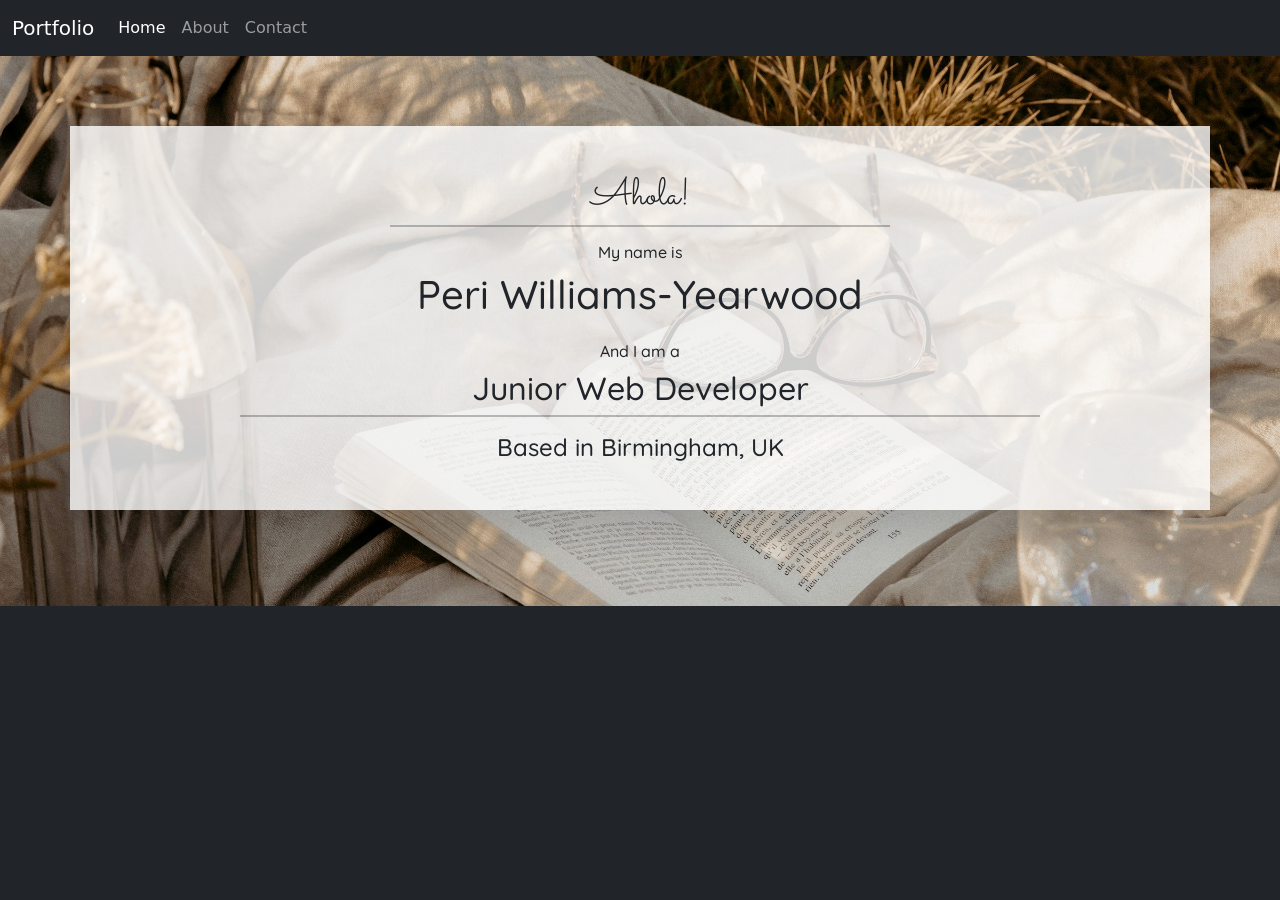
==== index.html @ 0a835f8c "Added more to the intro box Added more CSS to it too and made the lines responsive" ====
<!doctype html>
<html lang="en">
  <head>
    <meta charset="UTF-8" />
    <meta name="viewport" content="width=device-width, initial-scale=1.0" />
    <title>Home</title>
    <link rel="preconnect" href="https://fonts.googleapis.com" />
    <link rel="preconnect" href="https://fonts.gstatic.com" crossorigin />
    <link
      href="https://fonts.googleapis.com/css2?family=Cause:wght@100..900&family=Playfair+Display:ital,wght@0,400..900;1,400..900&family=Playwrite+DE+SAS:wght@100..400&family=Playwrite+GB+S:ital,wght@0,100..400;1,100..400&family=Poppins:ital,wght@0,100;0,200;0,300;0,400;0,500;0,600;0,700;0,800;0,900;1,100;1,200;1,300;1,400;1,500;1,600;1,700;1,800;1,900&family=Quicksand:wght@300..700&family=Raleway:ital,wght@0,200;1,200&family=Roboto:ital,wght@0,100;0,300;0,400;0,500;0,700;0,900;1,100;1,300;1,400;1,500;1,700;1,900&display=swap"
      rel="stylesheet"
    />
    <link rel="preconnect" href="https://fonts.googleapis.com" />
    <link rel="preconnect" href="https://fonts.gstatic.com" crossorigin />
    <link
      href="https://fonts.googleapis.com/css2?family=Allura&family=Calligraffitti&family=Dancing+Script:wght@400..700&family=Playpen+Sans:wght@100..800&family=Playwrite+CA:wght@100..400&family=Sacramento&display=swap"
      rel="stylesheet"
    />
    <link
      href="https://cdn.jsdelivr.net/npm/bootstrap@5.3.8/dist/css/bootstrap.min.css"
      rel="stylesheet"
      integrity="sha384-sRIl4kxILFvY47J16cr9ZwB07vP4J8+LH7qKQnuqkuIAvNWLzeN8tE5YBujZqJLB"
      crossorigin="anonymous"
    />
    <link rel="stylesheet" href="styles/index.css" />
  </head>
  <body>
    <nav class="navbar navbar-expand-lg navbar-dark bg-dark">
      <div class="container-fluid">
        <a class="navbar-brand" href="#">Portfolio</a>
        <button
          class="navbar-toggler"
          type="button"
          data-bs-toggle="collapse"
          data-bs-target="#navbarNav"
          aria-controls="navbarNav"
          aria-expanded="false"
          aria-label="Toggle navigation"
        >
          <span class="navbar-toggler-icon"></span>
        </button>
        <div class="collapse navbar-collapse" id="navbarNav">
          <ul class="navbar-nav">
            <li class="nav-item">
              <a class="nav-link active" aria-current="page" href="#">Home</a>
            </li>
            <li class="nav-item">
              <a class="nav-link" href="#">About</a>
            </li>
            <li class="nav-item">
              <a class="nav-link" href="#">Contact</a>
            </li>
          </ul>
        </div>
      </div>
    </nav>
    <div id="intro" class="container-fluid">
      <div id="intro-box" class="container pt-5 pb-3 shadow-lg">
        <h3 id="greeting">Ahola!</h3>
        <hr id="line-1" />
        <h6 class="pt-3">My name is</h6>
        <h1 class="text-center">Peri Williams-Yearwood</h1>
        <h6 class="pt-3">And I am a</h6>
        <h2>Junior Web Developer</h2>
        <hr id="line-2" />
        <h4 class="pt-3 pb-4">Based in Birmingham, UK</h4>
      </div>
    </div>
  </body>
</html>
---- styles/index.css ----
:root {
  --main-font-family: "Quicksand", sans-serif;
  --text-center: center;
}
body {
  background-color: #212529;
}

#intro {
  background: url("../images/intro-background.jpg");
  background-attachment: scroll;
  background-repeat: no-repeat;
  background-size: cover;
  font-family: var(--main-font-family);
  text-align: var(--text-center);
  height: 550px;
  padding-top: 70px;
}
#intro-box {
  background-color: rgba(255, 255, 255, 0.8);
  height: fit-content;
}
#greeting {
  font-family: "Sacramento", cursive;
  font-size: 38px;
  margin-bottom: 5px;
}
#line-1 {
  width: 500px;
  display: block;
  margin: 0px auto;
  border: 1.25px solid black;
}
#line-2 {
  width: 800px;
  display: block;
  margin: 0px auto;
  border: 1.25px solid black;
}
@media (max-width: 1000px) {
  #line-1 {
    max-width: 50%;
  }
  #line-2 {
    max-width: 85%;
  }
}
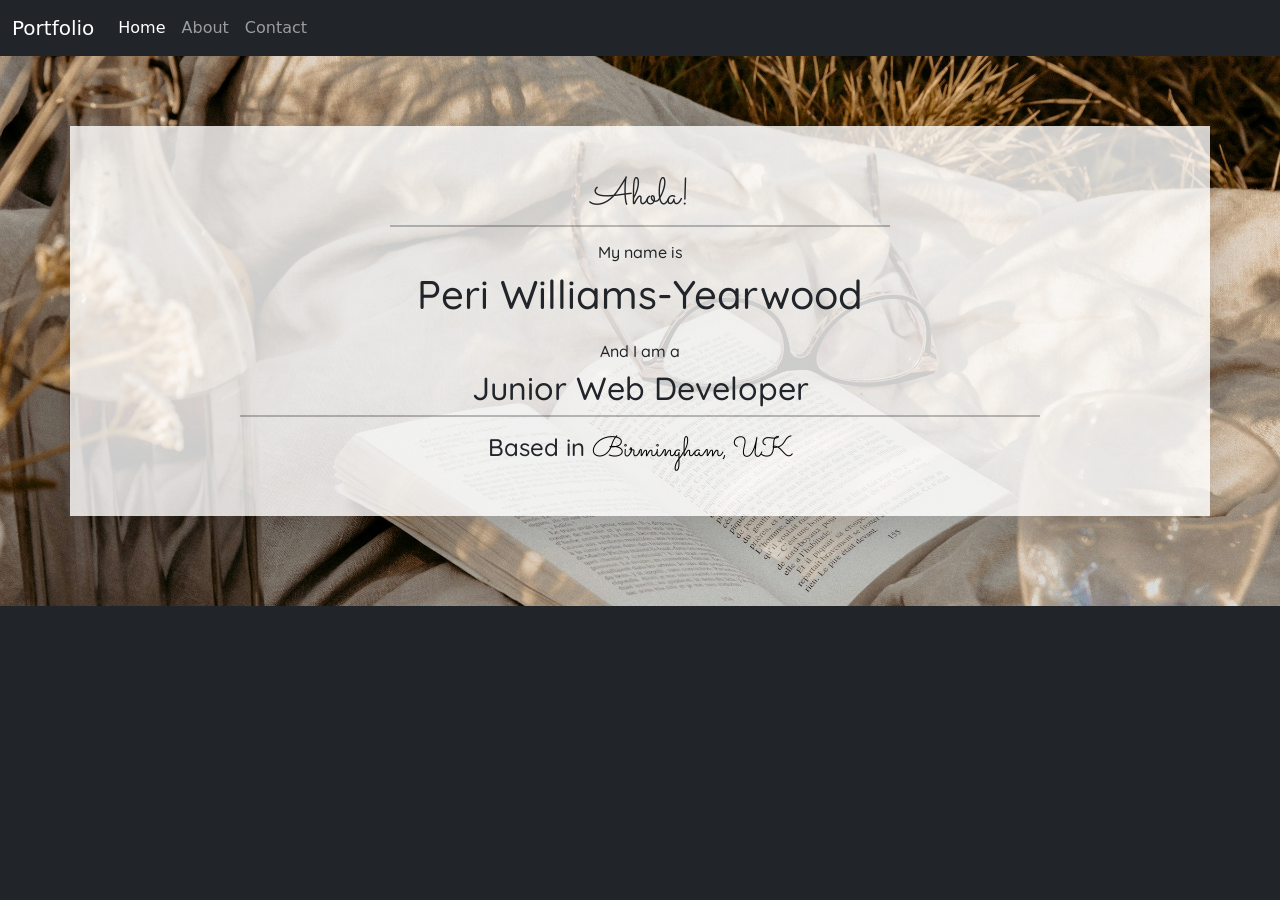
==== commit 7b67600a: "Added my location And added a link that will take people to my city on google (if they're not famili" ====
--- a/index.html
+++ b/index.html
@@ -61,9 +61,18 @@
         <h6 class="pt-3">My name is</h6>
         <h1 class="text-center">Peri Williams-Yearwood</h1>
         <h6 class="pt-3">And I am a</h6>
-        <h2>Junior Web Developer</h2>
+        <h2 id="occupation">Junior Web Developer</h2>
         <hr id="line-2" />
-        <h4 class="pt-3 pb-4">Based in Birmingham, UK</h4>
+        <h4 class="pt-3 pb-4">
+          Based in
+          <a
+            id="city"
+            href="https://www.google.com/search?gs_ssp=eJzj4tDP1TfINjYuMGD04krKLMrNzEvPSMwFAEfiBvI&q=birmingham&rlz=1C5MACD_enGB1045GB1048&oq=bir&gs_lcrp=EgZjaHJvbWUqCggBEC4YsQMYgAQyBggAEEUYOTIKCAEQLhixAxiABDIMCAIQIxgnGIAEGIoFMgwIAxAjGCcYgAQYigUyEwgEEC4YgwEYxwEYsQMY0QMYgAQyEAgFEAAYgwEYsQMYgAQYigUyDQgGEAAYgwEYsQMYgAQyBggHEEUYPdIBCDIyODRqMGo3qAIAsAIA&sourceid=chrome&ie=UTF-8"
+            target="_blank"
+            rel="noopener noreferrer"
+            >Birmingham, UK</a
+          >
+        </h4>
       </div>
     </div>
   </body>
--- a/styles/index.css
+++ b/styles/index.css
@@ -1,6 +1,7 @@
 :root {
   --main-font-family: "Quicksand", sans-serif;
   --text-center: center;
+  --secondary-font-family: "Sacramento", cursive;
 }
 body {
   background-color: #212529;
@@ -21,9 +22,18 @@
   height: fit-content;
 }
 #greeting {
-  font-family: "Sacramento", cursive;
+  font-family: var(--secondary-font-family);
   font-size: 38px;
   margin-bottom: 5px;
+}
+#city {
+  font-family: var(--secondary-font-family);
+  font-size: 28px;
+  text-decoration: none;
+  color: black;
+}
+#city:hover {
+  color: #9a733f;
 }
 #line-1 {
   width: 500px;
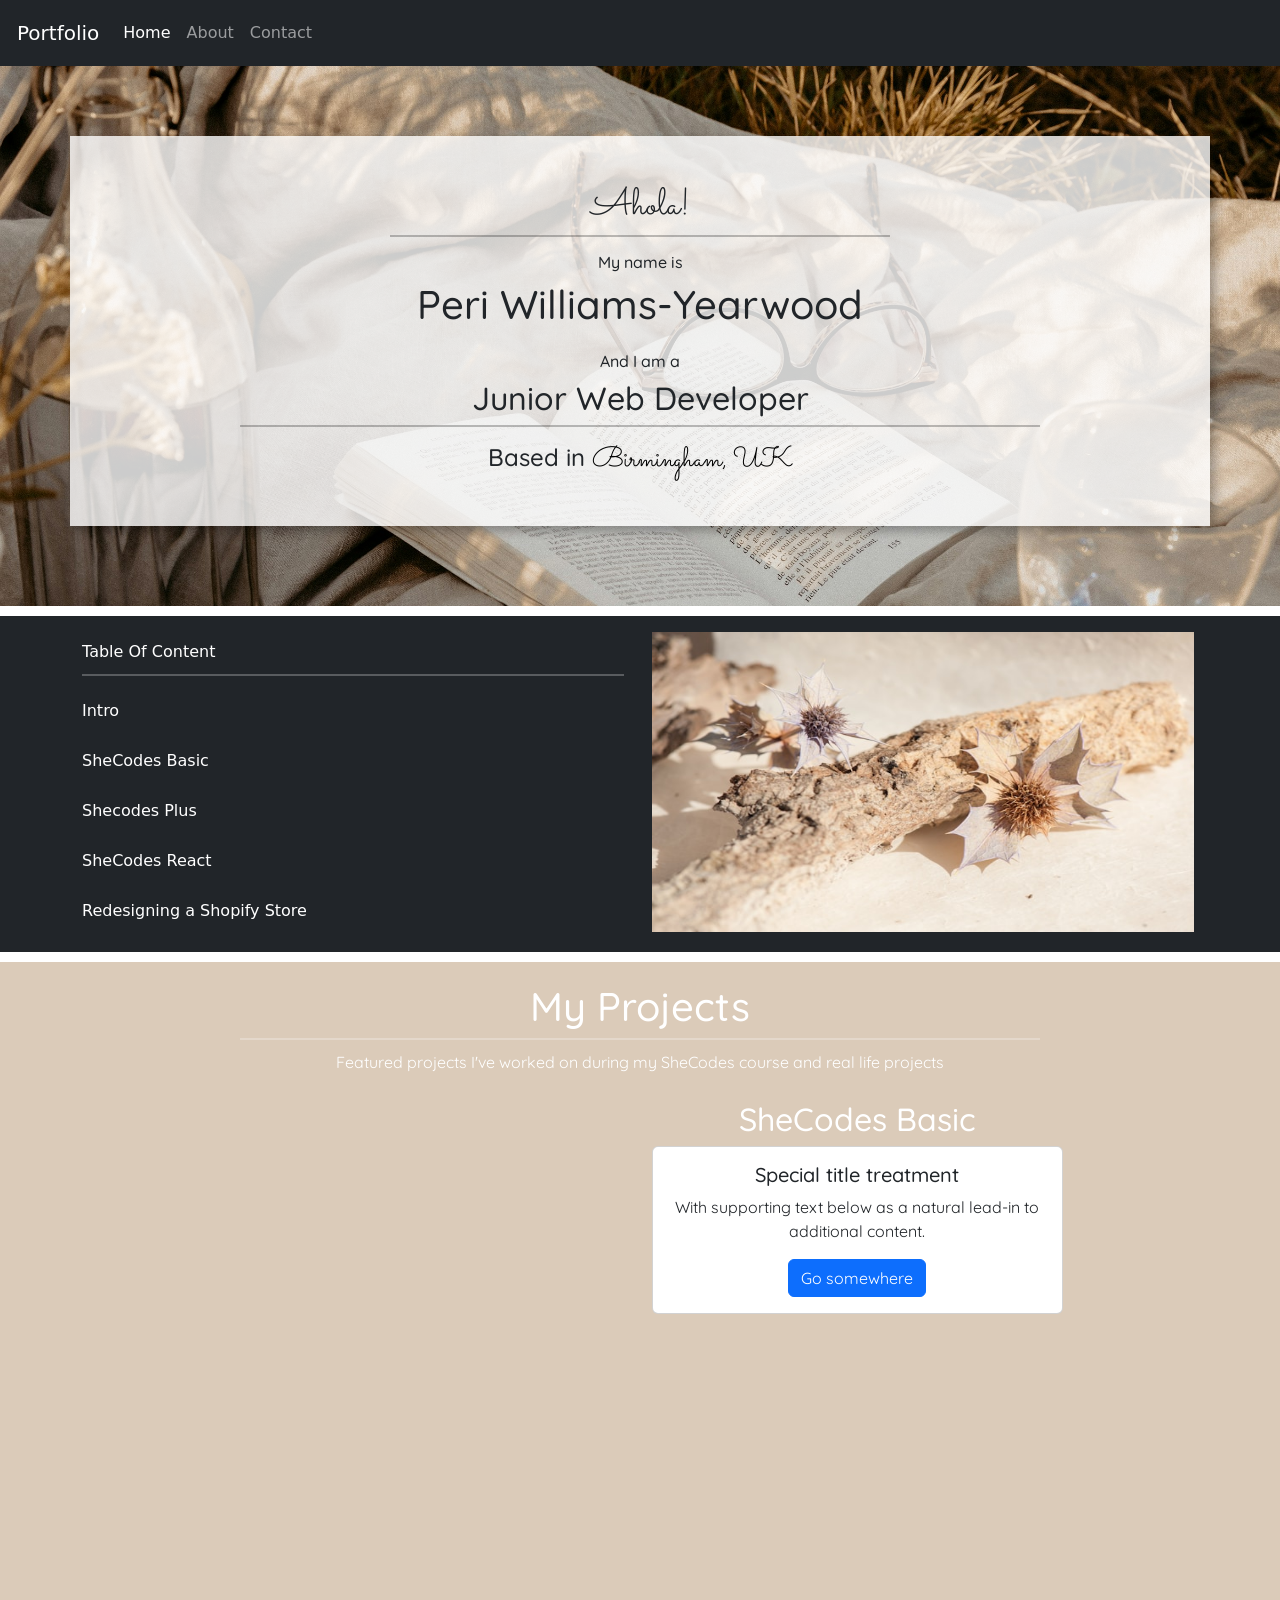
==== commit 94d42ff0: "Added table of content and project section" ====
--- a/index.html
+++ b/index.html
@@ -55,7 +55,7 @@
       </div>
     </nav>
     <div id="intro" class="container-fluid">
-      <div id="intro-box" class="container pt-5 pb-3 shadow-lg">
+      <div id="intro-box" class="container pt-5 pb-3">
         <h3 id="greeting">Ahola!</h3>
         <hr id="line-1" />
         <h6 class="pt-3">My name is</h6>
@@ -75,5 +75,68 @@
         </h4>
       </div>
     </div>
+    <div id="table-content" class="container">
+      <div class="row">
+        <ul id="content-list" class="pt-4 col">
+          Table Of Content
+          <hr id="line-3" />
+          <li>
+            <a href="#intro" class="text-decoration-none text-white">Intro</a>
+          </li>
+          <li>
+            <a href="#basic" class="text-decoration-none text-white"
+              >SheCodes Basic</a
+            >
+          </li>
+          <li>
+            <a href="#plus" class="text-decoration-none text-white"
+              >Shecodes Plus</a
+            >
+          </li>
+          <li>
+            <a href="#react" class="text-decoration-none text-white"
+              >SheCodes React</a
+            >
+          </li>
+          <li>
+            <a href="#redesign" class="text-decoration-none text-white"
+              >Redesigning a Shopify Store</a
+            >
+          </li>
+        </ul>
+        <img
+          src="./images/table-content-pic.jpg"
+          height="300"
+          id="flower-pic"
+          class="col m-3"
+        />
+      </div>
+    </div>
+    <div id="projects">
+      <h1 id="project-header">My Projects</h1>
+      <hr id="line-4" />
+      <p id="project-intro">
+        Featured projects I've worked on during my SheCodes course and real life
+        projects
+      </p>
+      <div>
+        <div class="row">
+          <div class="col-6"></div>
+          <div class="col-4">
+            <h2>SheCodes Basic</h2>
+            <div class="card">
+              <div class="card-body">
+                <h5 class="card-title">Special title treatment</h5>
+                <p class="card-text">
+                  With supporting text below as a natural lead-in to additional
+                  content.
+                </p>
+                <a href="#" class="btn btn-primary">Go somewhere</a>
+              </div>
+            </div>
+          </div>
+        </div>
+      </div>
+    </div>
   </body>
 </html>
--- a/styles/index.css
+++ b/styles/index.css
@@ -2,9 +2,13 @@
   --main-font-family: "Quicksand", sans-serif;
   --text-center: center;
   --secondary-font-family: "Sacramento", cursive;
+  --text-colour: white;
 }
 body {
   background-color: #212529;
+}
+.navbar {
+  padding: 0px 5px;
 }
 
 #intro {
@@ -16,9 +20,11 @@
   text-align: var(--text-center);
   height: 550px;
   padding-top: 70px;
+  border-bottom: 10px solid white;
 }
 #intro-box {
   background-color: rgba(255, 255, 255, 0.8);
+  box-shadow: 5px 5px 10px rgb(0, 0, 0, 0.3);
   height: fit-content;
 }
 #greeting {
@@ -55,3 +61,46 @@
     max-width: 85%;
   }
 }
+#table-content {
+  color: var(--text-colour);
+}
+#line-3 {
+  border: 1.25px solid white;
+  margin-top: 5px;
+  margin-bottom: 10px;
+}
+#list-1 {
+  text-decoration: none;
+  color: var(--text-colour);
+}
+#line-3 {
+  margin-top: 10px;
+}
+li {
+  list-style: none;
+  line-height: 50px;
+}
+#flower-pic {
+  padding: 0px;
+}
+#projects {
+  background-color: #dbcbb9;
+  color: var(--text-colour);
+  border-top: 10px solid white;
+  text-align: var(--text-center);
+  height: 1000px;
+  font-family: var(--main-font-family);
+}
+#project-header {
+  padding-top: 20px;
+  font-family: var(--main-font-family);
+}
+#line-4 {
+  border: 1.5px solid white;
+  width: 800px;
+  display: block;
+  margin: 0px auto;
+}
+#project-intro {
+  padding: 10px 0px;
+}
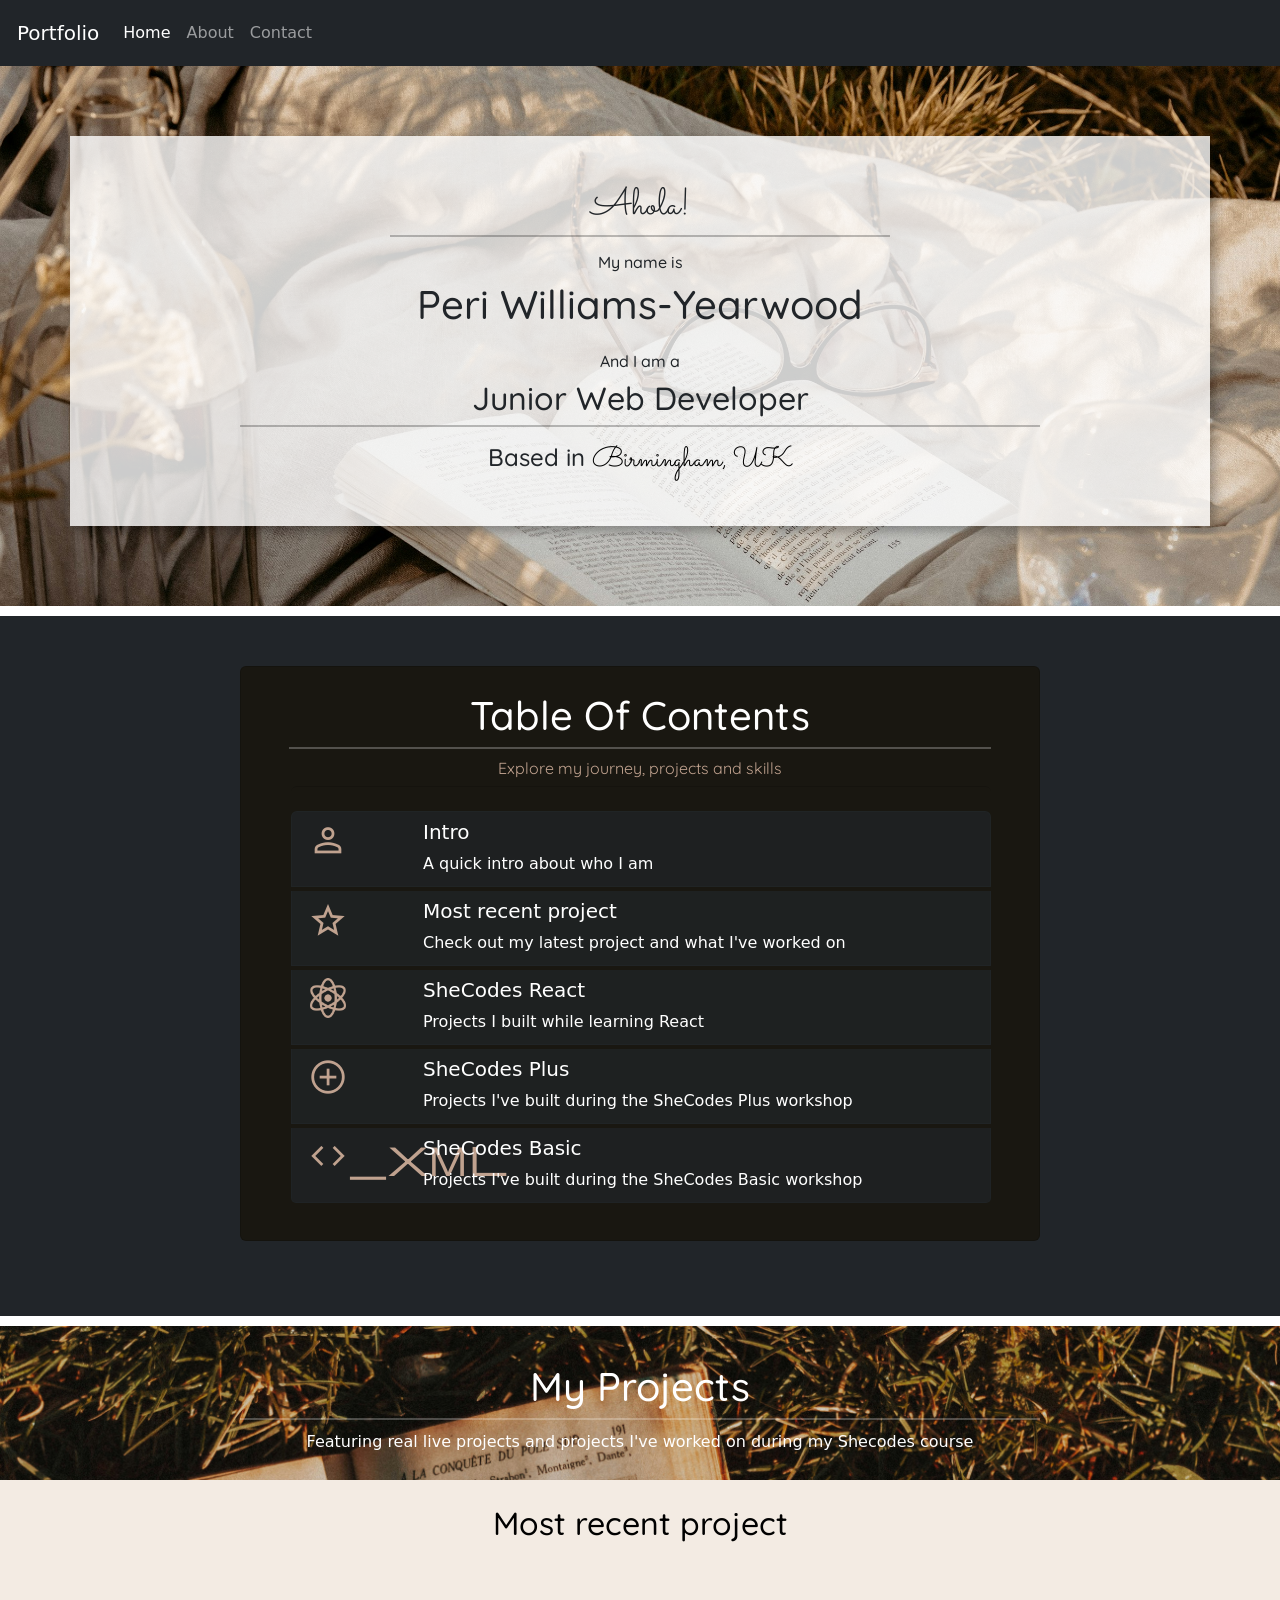
==== commit 8db8ccef: "Redesigned table of contents" ====
--- a/index.html
+++ b/index.html
@@ -4,6 +4,11 @@
     <meta charset="UTF-8" />
     <meta name="viewport" content="width=device-width, initial-scale=1.0" />
     <title>Home</title>
+    <link
+      rel="stylesheet"
+      href="https://fonts.googleapis.com/css2?family=Material+Symbols+Outlined"
+    />
+
     <link rel="preconnect" href="https://fonts.googleapis.com" />
     <link rel="preconnect" href="https://fonts.gstatic.com" crossorigin />
     <link
@@ -75,67 +80,114 @@
         </h4>
       </div>
     </div>
-    <div id="table-content" class="container">
-      <div class="row">
-        <ul id="content-list" class="pt-4 col">
-          Table Of Content
-          <hr id="line-3" />
-          <li>
-            <a href="#intro" class="text-decoration-none text-white">Intro</a>
-          </li>
-          <li>
-            <a href="#basic" class="text-decoration-none text-white"
-              >SheCodes Basic</a
-            >
-          </li>
-          <li>
-            <a href="#plus" class="text-decoration-none text-white"
-              >Shecodes Plus</a
-            >
-          </li>
-          <li>
-            <a href="#react" class="text-decoration-none text-white"
-              >SheCodes React</a
-            >
-          </li>
-          <li>
-            <a href="#redesign" class="text-decoration-none text-white"
-              >Redesigning a Shopify Store</a
-            >
-          </li>
-        </ul>
-        <img
-          src="./images/table-content-pic.jpg"
-          height="300"
-          id="flower-pic"
-          class="col m-3"
-        />
+    <div id="table-content">
+      <div id="content-box" class="card">
+        <h1 id="content-title" class="card-title text-white mt-4">
+          Table Of Contents
+        </h1>
+        <hr id="line-3" class="mx-5" />
+        <h4 id="sub-content">Explore my journey, projects and skills</h4>
+        <div id="content-list" class="pt-4 list-group">
+          <a
+            href="#intro"
+            class="content-section list-group-item text-decoration-none text-white mb-1"
+          >
+            <div class="row">
+              <div class="col-2">
+                <span class="material-symbols-outlined"> person </span>
+              </div>
+              <div class="col">
+                <h5>Intro</h5>
+                <p class="content-info">A quick intro about who I am</p>
+              </div>
+            </div>
+          </a>
+          <a
+            href="#recent"
+            class="content-section list-group-item text-decoration-none text-white mb-1"
+          >
+            <div class="row">
+              <div class="col-2">
+                <span class="material-symbols-outlined"> star </span>
+              </div>
+              <div class="col">
+                <h5>Most recent project</h5>
+                <p class="content-info">
+                  Check out my latest project and what I've worked on
+                </p>
+              </div>
+            </div>
+          </a>
+          <a
+            href="#react"
+            class="content-section list-group-item text-decoration-none text-white mb-1"
+          >
+            <div class="row">
+              <div class="col-2">
+                <img
+                  src="/images/atom.png"
+                  alt="React.js symbol"
+                  width="40px"
+                />
+              </div>
+              <div class="col">
+                <h5>SheCodes React</h5>
+                <p class="content-info">
+                  Projects I built while learning React
+                </p>
+              </div>
+            </div>
+          </a>
+          <a
+            href="#plus"
+            class="content-section list-group-item text-decoration-none text-white mb-1"
+          >
+            <div class="row">
+              <div class="col-2">
+                <span class="material-symbols-outlined"> add_circle </span>
+              </div>
+              <div class="col">
+                <h5>SheCodes Plus</h5>
+                <p class="content-info">
+                  Projects I've built during the SheCodes Plus workshop
+                </p>
+              </div>
+            </div>
+          </a>
+          <a
+            href="#basic"
+            class="content-section list-group-item text-decoration-none text-white"
+          >
+            <div class="row">
+              <div class="col-2">
+                <span class="material-symbols-outlined"> code_xml </span>
+              </div>
+              <div class="col">
+                <h5>SheCodes Basic</h5>
+                <p class="content-info">
+                  Projects I've built during the SheCodes Basic workshop
+                </p>
+              </div>
+            </div>
+          </a>
+        </div>
       </div>
     </div>
     <div id="projects">
-      <h1 id="project-header">My Projects</h1>
-      <hr id="line-4" />
-      <p id="project-intro">
-        Featured projects I've worked on during my SheCodes course and real life
-        projects
-      </p>
+      <div id="project-header" class="p-3">
+        <section id="intro-section">
+          <h1 id="title">My Projects</h1>
+          <hr id="line-4" />
+          <p id="project-intro">
+            Featuring real live projects and projects I've worked on during my
+            Shecodes course
+          </p>
+        </section>
+      </div>
       <div>
-        <div class="row">
-          <div class="col-6"></div>
-          <div class="col-4">
-            <h2>SheCodes Basic</h2>
-            <div class="card">
-              <div class="card-body">
-                <h5 class="card-title">Special title treatment</h5>
-                <p class="card-text">
-                  With supporting text below as a natural lead-in to additional
-                  content.
-                </p>
-                <a href="#" class="btn btn-primary">Go somewhere</a>
-              </div>
-            </div>
-          </div>
-        </div>
+        <section id="recent-section">
+          <h2 id="recent" class="mt-4">Most recent project</h2>
+        </section>
       </div>
     </div>
   </body>
--- a/styles/index.css
+++ b/styles/index.css
@@ -3,6 +3,7 @@
   --text-center: center;
   --secondary-font-family: "Sacramento", cursive;
   --text-colour: white;
+  --hover-colour: #9a733f;
 }
 body {
   background-color: #212529;
@@ -39,7 +40,7 @@
   color: black;
 }
 #city:hover {
-  color: #9a733f;
+  color: var(--hover-colour);
 }
 #line-1 {
   width: 500px;
@@ -63,6 +64,55 @@
 }
 #table-content {
   color: var(--text-colour);
+  background-image: url(../images/beige-background.jpg);
+  background-attachment: scroll;
+  background-repeat: no-repeat;
+  background-size: cover;
+  height: 700px;
+  padding-top: 50px;
+}
+#content-box {
+  width: 800px;
+  display: block;
+  margin: 0px auto;
+  background-color: rgba(25, 23, 15, 0.9);
+}
+#content-title {
+  font-family: var(--main-font-family);
+  text-align: var(--text-center);
+  margin-top: 20px;
+}
+#sub-content {
+  text-align: var(--text-center);
+  font-size: 16px;
+  font-family: var(--main-font-family);
+  font-weight: 400;
+  color: #c0a28f;
+}
+#content-list {
+  margin-left: 50px;
+  margin-bottom: 30px;
+  width: 700px;
+}
+.content-section {
+  background-color: rgba(33, 37, 41, 0.7);
+  border: 1px solid rgba(33, 37, 41, 0.7);
+  margin-bottom: 7px;
+}
+.content-section:hover {
+  background-color: rgb(54, 53, 50);
+  border: 1px solid rgb(54, 53, 50);
+  transform: scale(1.05);
+  transition: 120ms all ease-in-out;
+}
+.material-symbols-outlined {
+  color: #c0a28f;
+  font-size: 40px;
+  display: block;
+  margin: 0px auto;
+}
+.content-info {
+  margin-bottom: 2px;
 }
 #line-3 {
   border: 1.25px solid white;
@@ -73,25 +123,25 @@
   text-decoration: none;
   color: var(--text-colour);
 }
-#line-3 {
-  margin-top: 10px;
-}
 li {
   list-style: none;
   line-height: 50px;
 }
+
 #flower-pic {
   padding: 0px;
 }
-#projects {
-  background-color: #dbcbb9;
+#project-header {
+  background-image: url(../images/project-background.jpg);
+  background-attachment: scroll;
+  background-repeat: no-repeat;
+  background-size: cover;
   color: var(--text-colour);
   border-top: 10px solid white;
   text-align: var(--text-center);
-  height: 1000px;
-  font-family: var(--main-font-family);
 }
-#project-header {
+
+#title {
   padding-top: 20px;
   font-family: var(--main-font-family);
 }
@@ -103,4 +153,14 @@
 }
 #project-intro {
   padding: 10px 0px;
+  margin-bottom: 0px;
 }
+#projects {
+  background-color: #f3ebe3;
+  color: black;
+  text-align: var(--text-center);
+  height: 1000px;
+}
+#recent {
+  font-family: var(--main-font-family);
+}
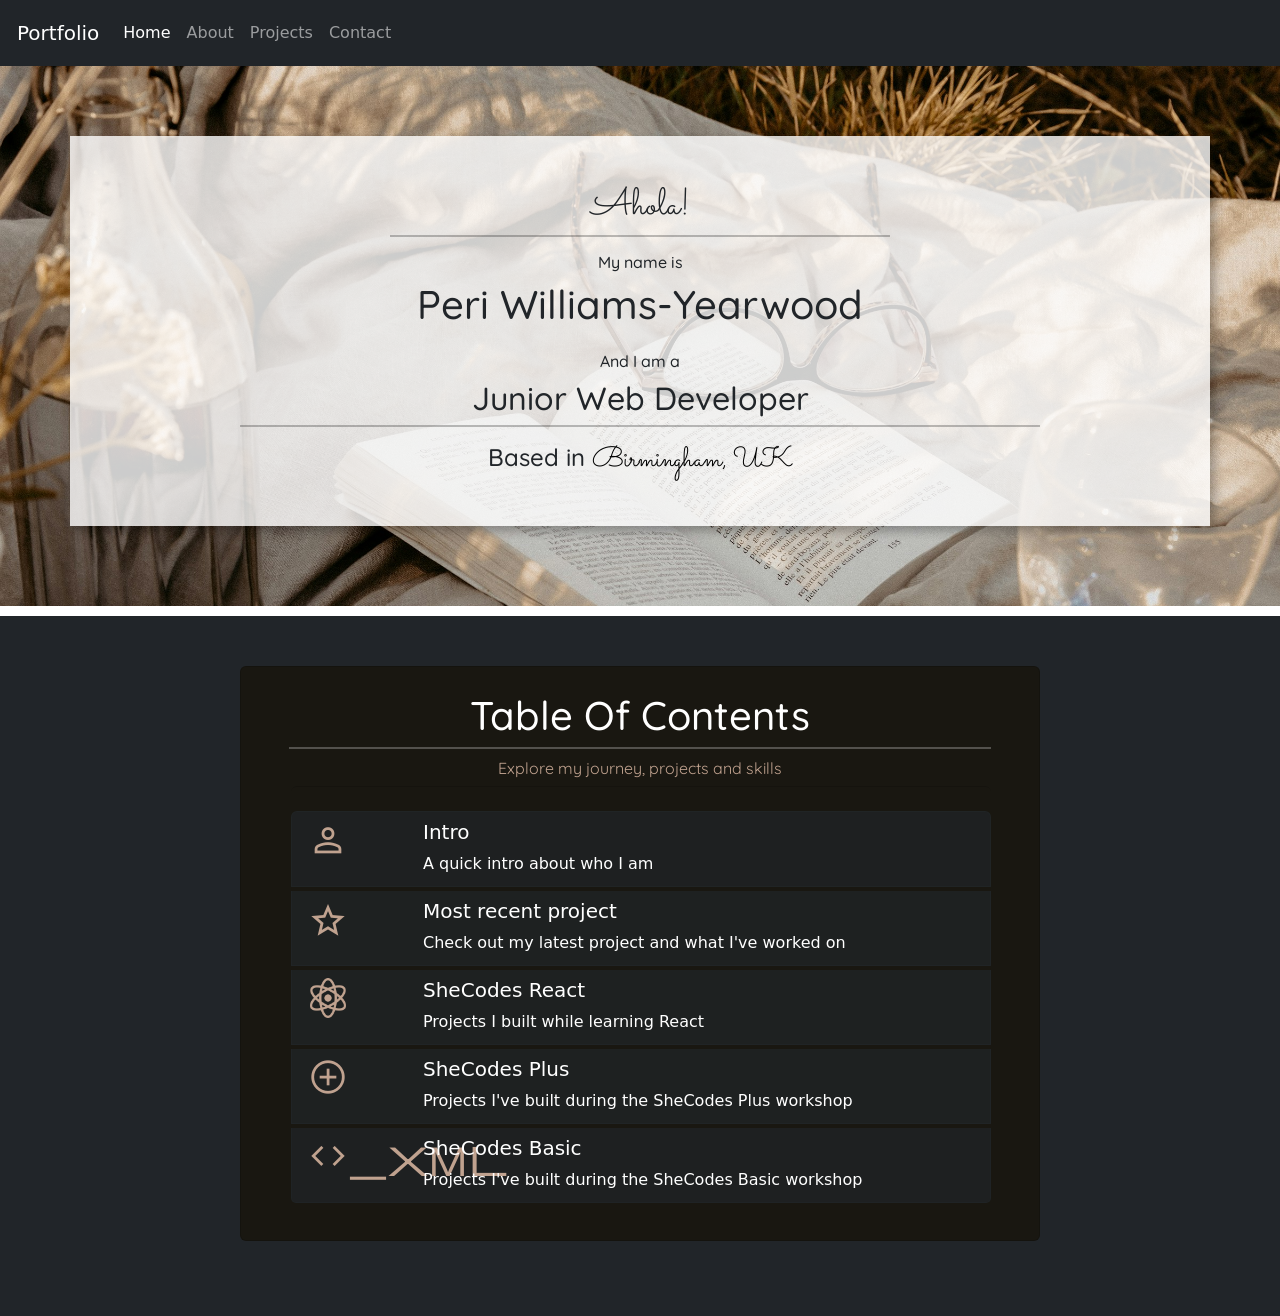
==== commit 0b67702b: "Added projects.html and projects.css Decided to create projects on a different page to make the code" ====
--- a/index.html
+++ b/index.html
@@ -51,6 +51,9 @@
             </li>
             <li class="nav-item">
               <a class="nav-link" href="#">About</a>
+            </li>
+            <li class="nav-item">
+              <a class="nav-link" href="#">Projects</a>
             </li>
             <li class="nav-item">
               <a class="nav-link" href="#">Contact</a>
@@ -173,22 +176,5 @@
         </div>
       </div>
     </div>
-    <div id="projects">
-      <div id="project-header" class="p-3">
-        <section id="intro-section">
-          <h1 id="title">My Projects</h1>
-          <hr id="line-4" />
-          <p id="project-intro">
-            Featuring real live projects and projects I've worked on during my
-            Shecodes course
-          </p>
-        </section>
-      </div>
-      <div>
-        <section id="recent-section">
-          <h2 id="recent" class="mt-4">Most recent project</h2>
-        </section>
-      </div>
-    </div>
   </body>
 </html>
--- a/styles/index.css
+++ b/styles/index.css
@@ -131,16 +131,23 @@
 #flower-pic {
   padding: 0px;
 }
-#project-header {
-  background-image: url(../images/project-background.jpg);
+#projects-main {
+  background-image: url(../images/project-section-background.jpg);
   background-attachment: scroll;
   background-repeat: no-repeat;
   background-size: cover;
   color: var(--text-colour);
+  text-align: var(--text-center);
+  height: 1000px;
+}
+#projects-header {
+  background-color: #212529;
   border-top: 10px solid white;
+  color: var(--text-colour);
   text-align: var(--text-center);
+
+  padding-bottom: 1px;
 }
-
 #title {
   padding-top: 20px;
   font-family: var(--main-font-family);
@@ -151,15 +158,8 @@
   display: block;
   margin: 0px auto;
 }
-#project-intro {
-  padding: 10px 0px;
-  margin-bottom: 0px;
-}
-#projects {
-  background-color: #f3ebe3;
-  color: black;
-  text-align: var(--text-center);
-  height: 1000px;
+#projects-box {
+  background-color: rgb(209, 184, 157, 0.9);
 }
 #recent {
   font-family: var(--main-font-family);
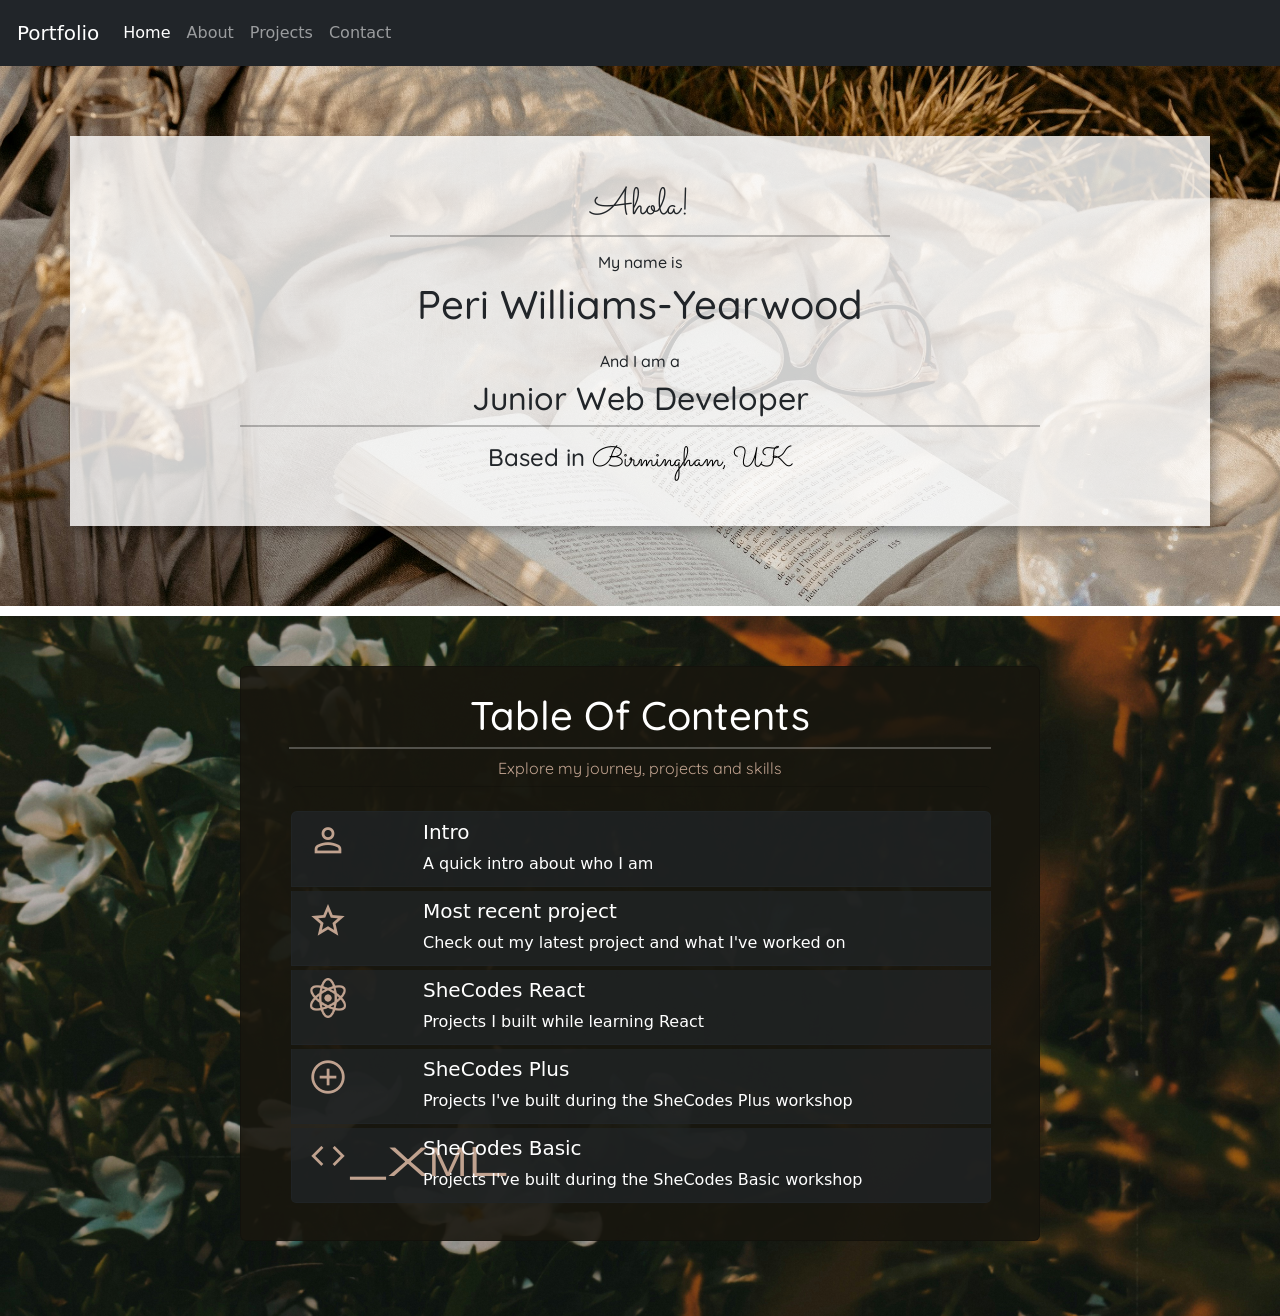
==== commit 0be67f58: "Added to contact.html and contact.css Designed my contact page as a letter and tagged my socials on " ====
--- a/index.html
+++ b/index.html
@@ -47,16 +47,18 @@
         <div class="collapse navbar-collapse" id="navbarNav">
           <ul class="navbar-nav">
             <li class="nav-item">
-              <a class="nav-link active" aria-current="page" href="#">Home</a>
+              <a class="nav-link active" aria-current="page" href="./index.html"
+                >Home</a
+              >
             </li>
             <li class="nav-item">
               <a class="nav-link" href="#">About</a>
             </li>
             <li class="nav-item">
-              <a class="nav-link" href="#">Projects</a>
+              <a class="nav-link" href="./projects.html">Projects</a>
             </li>
             <li class="nav-item">
-              <a class="nav-link" href="#">Contact</a>
+              <a class="nav-link" href="./contact.html">Contact</a>
             </li>
           </ul>
         </div>
@@ -106,7 +108,7 @@
             </div>
           </a>
           <a
-            href="#recent"
+            href="projects.html#recent"
             class="content-section list-group-item text-decoration-none text-white mb-1"
           >
             <div class="row">
@@ -122,7 +124,7 @@
             </div>
           </a>
           <a
-            href="#react"
+            href="projects.html#react"
             class="content-section list-group-item text-decoration-none text-white mb-1"
           >
             <div class="row">
@@ -142,7 +144,7 @@
             </div>
           </a>
           <a
-            href="#plus"
+            href="projects.html#plus"
             class="content-section list-group-item text-decoration-none text-white mb-1"
           >
             <div class="row">
@@ -158,7 +160,7 @@
             </div>
           </a>
           <a
-            href="#basic"
+            href="projects.html#basic"
             class="content-section list-group-item text-decoration-none text-white"
           >
             <div class="row">
--- a/styles/index.css
+++ b/styles/index.css
@@ -64,7 +64,7 @@
 }
 #table-content {
   color: var(--text-colour);
-  background-image: url(../images/beige-background.jpg);
+  background-image: url(../images/flower-table-of-content-background.jpg);
   background-attachment: scroll;
   background-repeat: no-repeat;
   background-size: cover;
@@ -131,36 +131,3 @@
 #flower-pic {
   padding: 0px;
 }
-#projects-main {
-  background-image: url(../images/project-section-background.jpg);
-  background-attachment: scroll;
-  background-repeat: no-repeat;
-  background-size: cover;
-  color: var(--text-colour);
-  text-align: var(--text-center);
-  height: 1000px;
-}
-#projects-header {
-  background-color: #212529;
-  border-top: 10px solid white;
-  color: var(--text-colour);
-  text-align: var(--text-center);
-
-  padding-bottom: 1px;
-}
-#title {
-  padding-top: 20px;
-  font-family: var(--main-font-family);
-}
-#line-4 {
-  border: 1.5px solid white;
-  width: 800px;
-  display: block;
-  margin: 0px auto;
-}
-#projects-box {
-  background-color: rgb(209, 184, 157, 0.9);
-}
-#recent {
-  font-family: var(--main-font-family);
-}
